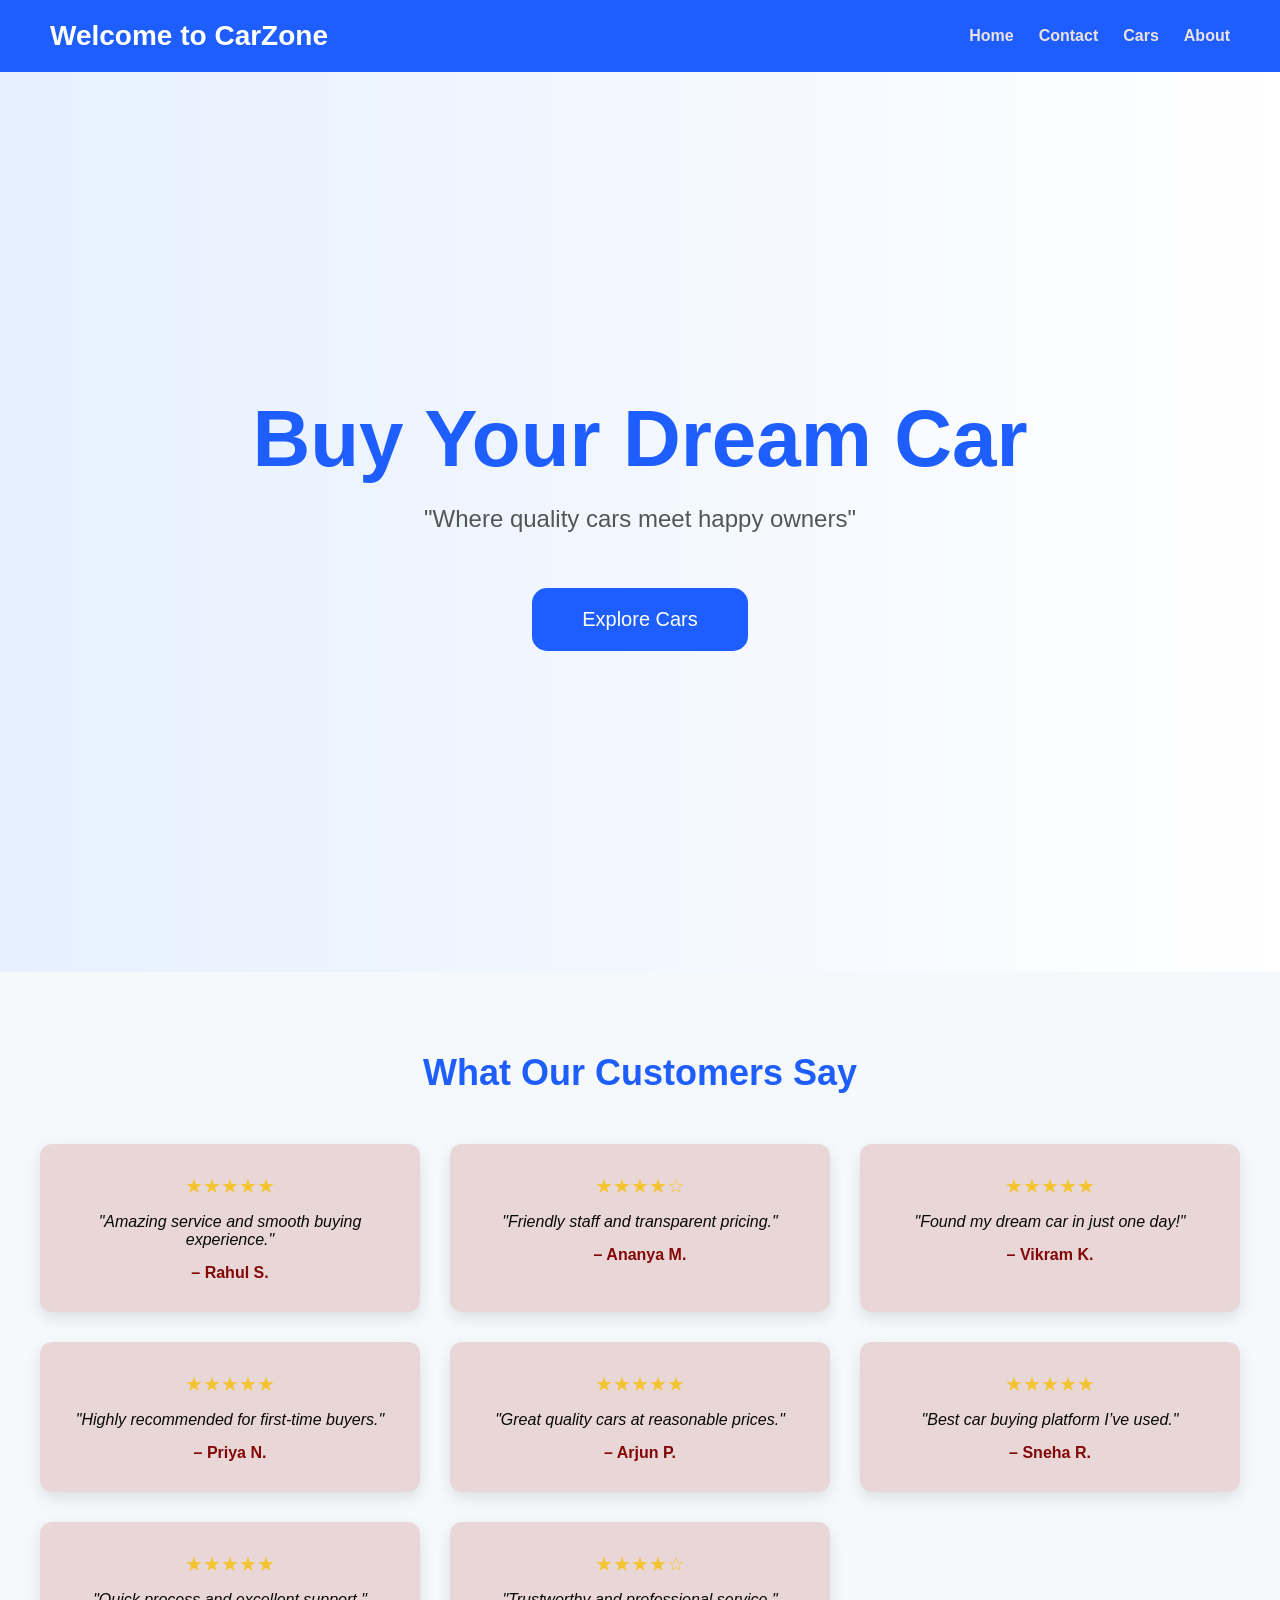
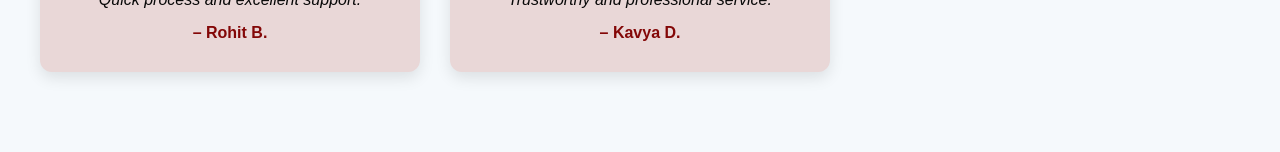
==== index.html @ cd95588e "Car Selling web" ====
<!DOCTYPE html>
<html lang="en">
<head>
    <meta charset="UTF-8">
    <title>CarZone - Home</title>
    <link rel="stylesheet" href="css/style.css">

    <style>
        /* Base */
        body, html {
            margin: 0;
            padding: 0;
            font-family: Arial, sans-serif;
        }

        /* Navbar */
        .navbar {
            display: flex;
            justify-content: space-between;
            align-items: center;
            padding: 20px 50px;
            background-color: #1e5eff;
            color: white;
        }

        .navbar .logo h1 {
            font-size: 28px;
            margin: 0;
        }

        .nav-links {
            list-style: none;
            display: flex;
            gap: 25px;
        }

        .nav-links li a {
            color: rgb(236, 226, 226);
            text-decoration: none;
            font-size: 16px;
            font-weight: bold;
        }

        .nav-links li a:hover {
            color: #ffdd00;
        }

        /* Hero Section */
        .hero {
            background: linear-gradient(to right, #e6f0ff, #ffffff);
            height: 100vh;
            display: flex;
            flex-direction: column;
            justify-content: center;
            align-items: center;
            text-align: center;
        }

        .hero h1 {
            font-size: 80px;
            color: #1e5eff;
            margin: 0;
        }

        .hero p {
            font-size: 24px;
            color: #555;
            margin: 20px 0 40px;
        }

        .hero button {
            padding: 20px 50px;
            font-size: 20px;
            background-color: #1e5eff;
            color: white;
            border: none;
            border-radius: 15px;
            cursor: pointer;
        }

        .hero button:hover {
            background-color: #a90808;
        }

        /* Testimonials Section */
        .testimonials {
            padding: 80px 40px;
            background-color: #f5f9fc;
            text-align: center;
        }

        .testimonials h2 {
            font-size: 36px;
            color: #1e5eff;
            margin-bottom: 50px;
        }

        .testimonial-grid {
            display: grid;
            grid-template-columns: repeat(auto-fit, minmax(280px, 1fr));
            gap: 30px;
            max-width: 1200px;
            margin: auto;
        }

        .testimonial-card {
            background: rgb(233, 215, 215);
            padding: 30px;
            border-radius: 12px;
            box-shadow: 0 6px 15px rgba(0,0,0,0.1);
        }

        .stars {
            color: #f4c430;
            font-size: 20px;
            margin-bottom: 15px;
        }

        .testimonial-card p {
            font-style: italic;
            color: #080808;
        }

        .testimonial-card h4 {
            margin-top: 15px;
            color: #830707;
        }

        /* Responsive */
        @media (max-width: 768px) {
            .hero h1 {
                font-size: 50px;
            }
            .hero p {
                font-size: 18px;
            }
        }
    </style>
</head>

<body>

<!-- Navbar -->
<header class="navbar">
    <div class="logo">
        <h1>Welcome to CarZone</h1>
    </div>
    <ul class="nav-links">
        <li><a href="index.html">Home</a></li>
        <li><a href="contact.html">Contact</a></li>
        <li><a href="cars.html">Cars</a></li>
        <li><a href="about.html">About</a></li>
    </ul>
</header>

<!-- Hero Section -->
<section class="hero">
    <h1>Buy Your Dream Car</h1>
    <p>"Where quality cars meet happy owners"</p>
    <a href="cars.html"><button>Explore Cars</button></a>
</section>

<!-- Testimonials Section -->
<section class="testimonials">
    <h2>What Our Customers Say</h2>

    <div class="testimonial-grid">

        <div class="testimonial-card">
            <div class="stars">&#9733;&#9733;&#9733;&#9733;&#9733;</div>
            <p>"Amazing service and smooth buying experience."</p>
            <h4>– Rahul S.</h4>
        </div>

        <div class="testimonial-card">
            <div class="stars">&#9733;&#9733;&#9733;&#9733;&#9734;</div>
            <p>"Friendly staff and transparent pricing."</p>
            <h4>– Ananya M.</h4>
        </div>

        <div class="testimonial-card">
            <div class="stars">&#9733;&#9733;&#9733;&#9733;&#9733;

            </div>
            <p>"Found my dream car in just one day!"</p>
            <h4>– Vikram K.</h4>
        </div>

        <div class="testimonial-card">
            <div class="stars">&#9733;&#9733;&#9733;&#9733;&#9733;</div>
            <p>"Highly recommended for first-time buyers."</p>
            <h4>– Priya N.</h4>
        </div>

        <div class="testimonial-card">
            <div class="stars">&#9733;&#9733;&#9733;&#9733;&#9733;</div>
            <p>"Great quality cars at reasonable prices."</p>
            <h4>– Arjun P.</h4>
        </div>

        <div class="testimonial-card">
            <div class="stars">&#9733;&#9733;&#9733;&#9733;&#9733;</div>
            <p>"Best car buying platform I’ve used."</p>
            <h4>– Sneha R.</h4>
        </div>

        <div class="testimonial-card">
            <div class="stars">&#9733;&#9733;&#9733;&#9733;&#9733;</div>
            <p>"Quick process and excellent support."</p>
            <h4>– Rohit B.</h4>
        </div>

        <div class="testimonial-card">
            <div class="stars">&#9733;&#9733;&#9733;&#9733;&#9734;</div>
            <p>"Trustworthy and professional service."</p>
            <h4>– Kavya D.</h4>
        </div>

    </div>
</section>

</body>
</html>
---- css/style.css ----
/* =========================
   HOME PAGE
========================= */
body, html {
    margin: 0;
    padding: 0;
    height: 100%;
    font-family: Arial, sans-serif;
}

/* Navbar */
.home-navbar {
    display: flex;
    justify-content: space-between;
    align-items: center;
    padding: 15px 50px;
    background-color: #b6cceb; /* blue */
    position: center;
    width: 100%;
    top: 0;
    z-index: 1000;
}

.home-navbar .logo {
    color: red;
    font-size: 22px;
    font-weight: bold;
}

.home-navbar ul {
    list-style: none;
    display: flex;
    margin: 0;
    padding: 0;
}

.home-navbar ul li {
    margin-right: 15px;
}

.home-navbar ul li a {
    text-decoration: none;
    color: rgb(6, 6, 6);
    font-size: 14px;
    padding: 6px 12px;
    border-radius: 5px;
    transition: background 0.3s;
}

.home-navbar ul li a:hover,
.home-navbar ul li a.active {
    background-color: #161616;
}

/* Hero Section */
.home-hero {
    height: 100vh; /* full screen */
    background-color: #040404; /* blue background */
    display: flex;
    justify-content: center;
    align-items: center;
    text-align: center;
    color: red(177, 91, 91);
    padding-top: 10px; /* for navbar */
}

.home-hero .hero-text h1 {
    font-size: 10px;
    margin-bottom: 20px;
}

.home-hero .hero-text p {
    font-size: 22px;
    margin-bottom: 30px;
}

.home-hero button {
    padding: 30px 30px;
    font-size: 26px;
    background-color: rgb(171, 32, 32);
    color: #f0280e;
    border: 20;
    border-radius: 6px;
    cursor: pointer;
    transition: background 0.3s, color 0.3s;
}

.home-hero button:hover {
    background-color: #d65b09f3;
    color: rgb(235, 16, 16);
}

/* Responsive */
@media (max-width: 768px) {
    .home-hero .hero-text h1 {
        font-size: 22px;
          text-align: center;
    }
    .home-hero .hero-text p {
        font-size: 18px;
          text-align: center;
    }
    .home-navbar ul li a {
        font-size: 22px;
        padding: 5px 10px;
    }
}body {
  background-color: rgb(176, 176, 237);
  margin: 0;
  height: 100vh;
}
.home-text {
    text-align: center;       /* horizontal center */
}
/* Ensure the page takes full screen */
html, body {
    height: 100%;
    margin: 10;
}

/* Center the text container */
.home-text {
    display: flex;             /* makes it flexible */
    flex-direction: column;    /* stack items vertically */
    justify-content: center;   /* vertical center */
    align-items: center;       /* horizontal center */
    min-height: 100vh;         /* full screen height */
    text-align: center;        /* center text */
    background-color: #0d6efd; /* blue background */
    color: white;              /* text color */
    padding: 20px;
}

/* Optional: style the button */
.home-text button {
    padding: 10px 20px;
    margin-top: 15px;
    border: none;
    border-radius: 5px;
    background-color: white;
    color: #0d6efd;
    font-weight: bold;
    cursor: pointer;
}
/* =========================
   CARS PAGE
========================= */
.cars-section {
    padding: 30px;
}

.car-container {
    display: flex;
    flex-direction: column;
    gap: 25px;
}

.car-card {
    display: flex;
    align-items: center;
    gap: 15px;
    border: 1px solid #ddd;
    padding: 15px;
    border-radius: 8px;
    background-color: #fff;
}

.car-card img {
    width: 150px;
    height: 100px;
    object-fit: cover;
    border-radius: 4px;
}

.car-info {
    flex-grow: 1;
    text-align: left;
}

.car-info h3 {
    margin-bottom: 6px;
}

.car-info .price {
    font-size: 14px;
    color: #333;
}
/* Make all images responsive and normal size */
img {
    width: 100%;      /* image fills container width */
    max-width: 600px; /* maximum width of image */
    height: auto;     /* maintain aspect ratio */
    display: block;
    margin: 0 auto;   /* center the image horizontally */
}

/* Hero section background image */
.hero {
    background: url('images/your-car.jpg') no-repeat center center;
    background-size: cover; /* scale to fill section without stretching */
    height: 100vh;          /* full screen height */
    display: flex;
    flex-direction: column;
    justify-content: center;
    align-items: center;
    text-align: center;
}

/* Optional: hero text on top of background image */
.hero h1 {
    font-size: 80px;
    color: #1e5eff;
    font-weight: bold;
}

.hero p {
    font-size: 24px;
    color: #555;
    margin: 20px 0 40px 0;
}

.hero a button {
    padding: 20px 50px;
    font-size: 20px;
    background-color: #1e5eff;
    color: white;
    border: none;
    border-radius: 15px;
    cursor: pointer;
    transition: 0.3s;
}

.hero a button:hover {
    background-color: #ffdd00;
    color: #1e5eff;
}
/* =========================
   VIEW DETAILS BUTTON
========================= */
.view-btn {
    padding: 8px 16px;
    background-color: #0d6efd;
    color: white;
    text-decoration: none;
    border-radius: 5px;
    font-size: 14px;
}

.view-btn:hover {
    background-color: #084298;
}
/* RESET */
* {
    margin: 0;
    padding: 0;
    box-sizing: border-box;
    font-family: Arial, sans-serif;
}

/* NAVBAR */
.navbar {
    display: flex;
    justify-content: space-between;
    align-items: center;
    padding: 15px 50px;
    background-color: #111;
}

.logo {
    color: white;
    font-size: 22px;
    font-weight: bold;
}

.nav-links {
    list-style: none;
    display: flex;
    gap: 25px;
}

.nav-links a {
    color: white;
    text-decoration: none;
    font-size: 15px;
}

.nav-links a:hover {
    text-decoration: underline;
}


/* =========================
   ABOUT PAGE STYLING - FIXED
========================= */
 
/* ABOUT SECTION */
.about-section {
    min-height: 100vh; /* full screen height */
    padding: 80px 20px;
    background: linear-gradient(to right, #e6f0ff, #ffffff);
    display: flex;
    justify-content: center;
    align-items: center;
}

/* MAIN CONTAINER */
.about-container {
    max-width: 1200px;
    width: 100%;              /* ✅ FIXED (was 550%) */
    background: rgba(208, 204, 204, 0.95);
    padding: 60px 40px;
    border-radius: 20px;
}

/* TITLE */
.about-container h1 {
    text-align: center;
    font-size: 40px;
    margin-bottom: 20px;
    color: #222;
}

/* INTRO TEXT */
.about-intro {
    text-align: center;
    font-size: 18px;
    margin: 0 auto 50px;
    color: #242323;
    line-height: 1.6;
    max-width: 800px;
}

/* CONTENT GRID */
.about-content {
    display: grid;
    grid-template-columns: repeat(3, 1fr);
    gap: 30px;
}

/* BOXES */
.about-box {
    background-color: #1b1a1a;
    padding: 25px 20px;
    border-radius: 15px;
    box-shadow: 0 10px 30px rgba(230, 94, 94, 0.08);
    transition: transform 0.3s ease, box-shadow 0.3s ease;
}

.about-box:hover {
    transform: translateY(-5px);
    box-shadow: 0 15px 35px rgba(220, 118, 118, 0.15);
}

.about-box h2 {
    margin-bottom: 12px;
    font-size: 20px;
    color: #f4eeeb;
}

.about-box p {
    font-size: 15px;
    color: #f9f7f7;
    line-height: 1.7;
}

/* RESPONSIVE DESIGN */
@media (max-width: 1024px) {
    .about-content {
        grid-template-columns: repeat(2, 1fr);
    }
}

@media (max-width: 600px) {
    .about-content {
        grid-template-columns: 1fr;
    }

    .about-container {
        padding: 40px 20px;
    }
}
body {
  margin: 0;
  font-family: Arial, sans-serif;
}

.page-bg {
  min-height: 10vh;
  background-color: #0d6efd; /* blue background */
  display: flex;
  justify-content: center;
  align-items: center;
}

/* RECTANGLE BOX */
.contact-rectangle {
  background-color: white;
  width: 580px;          /* rectangle width */
  padding: 25px;
  border-radius: 8px;
  box-shadow: 0 0 15px rgba(0,0,0,0.2);
}

/* HEADINGS */
.contact-rectangle h1 {
  text-align: center;
  margin-bottom: 20px;
}

/* FORM */
label {
  font-weight: bold;
  display: block;
  margin-top: 12px;
}

input, textarea {
  width: 100%;
  padding: 8px;
  margin-top: 5px;
  border: 1px solid #ccc;
  border-radius: 4px;
}

textarea {
  height: 80px;
  resize: none;
}

/* BUTTON */
button {
  width: 100%;
  margin-top: 15px;
  padding: 10px;
  background-color: #2e2f30;
  color: white;
  border: none;
  border-radius: 5px;
  font-size: 16px;
  cursor: pointer;
}

button:hover {
  background-color: #084298;
}

/* SUCCESS MESSAGE */
#successMessage {
  display: none;
  color: rgb(135, 7, 7);
  font-weight: bold;
  text-align: center;
  margin-top: 10px;
}

/* LOCATION & SOCIAL */
.location {
  margin-top: 20px;
  text-align: center;
}

.social {
  text-align: center;
  margin-top: 10px;
}

.social a {
  margin: 0 8px;
  text-decoration: none;
  color: #191a19;
  font-weight: bold;
}
/* =========================
   CAR DETAILS PAGE
========================= */
.car-details-section {
    padding: 40px;
    display: flex;
    justify-content: center;
}

.car-details-card {
    background-color: #fff;
    width: 800px;
    padding: 30px;
    border-radius: 12px;
    box-shadow: 0 6px 20px rgba(0,0,0,0.15);
    text-align: center;
    display: flex;
    flex-direction: column;
    align-items: center;
}

/* Car Image */
.car-details-card img {
    width: 100%;
    max-width: 500px;
    height: auto;
    border-radius: 10px;
    margin-bottom: 20px;
}

/* Car Name */
.car-details-card h2 {
    font-size: 28px;
    color: #222;
    margin-bottom: 15px;
}

/* Price */
.car-details-card .price {
    font-size: 20px;
    color: #1c1b1b;
    margin-bottom: 25px;
    font-weight: bold;
}

/* Features */
.car-details-card .features {
    display: grid;
    grid-template-columns: repeat(auto-fit, minmax(180px, 1fr));
    gap: 15px;
    width: 100%;
    max-width: 700px;
    margin: 0 auto;
}

.car-details-card .features li {
    list-style: disc inside;
    font-size: 16px;
    text-align: left;
}
.car-details-card .features li {
    list-style: disc inside;
    font-size: 16px;
    text-align: left;
    font-family: 'Arial', sans-serif; /* font style added */
    font-weight: 500;                 /* medium weight */
    font-style: normal;               /* normal style */
    color: #1a1a1a;                   /* text color */
}
.book-now-nav {
    background-color: #0d6efd;
    color: white !important;
    padding: 8px 16px;
    border-radius: 6px;
    font-weight: bold;
}

.book-now-nav:hover {
    background-color: #084298;
}
.testimonials {
  padding: 50px 20px;
  background: #f5f9fc;
  text-align: center;
}

.testimonials h2 {
  color: #1e73be;
  margin-bottom: 30px;
}

.testimonial-slider {
  max-width: 500px;
  margin: auto;
  overflow: hidden;
  position: relative;
}

.testimonial-card {
  display: block ;
  background: rgb(230, 125, 125);
  padding: 25px;
  border-radius: 10px;
  box-shadow: 0 4px 10px rgba(0,0,0,0.1);
}

.stars {
  color: #f4c430;
  font-size: 20px;
  margin-bottom: 10px;
}

.testimonial-card p {
  font-style: italic;
  color: #555;
}

.testimonial-card h4 {
  margin-top: 15px;
  color: #333;
}
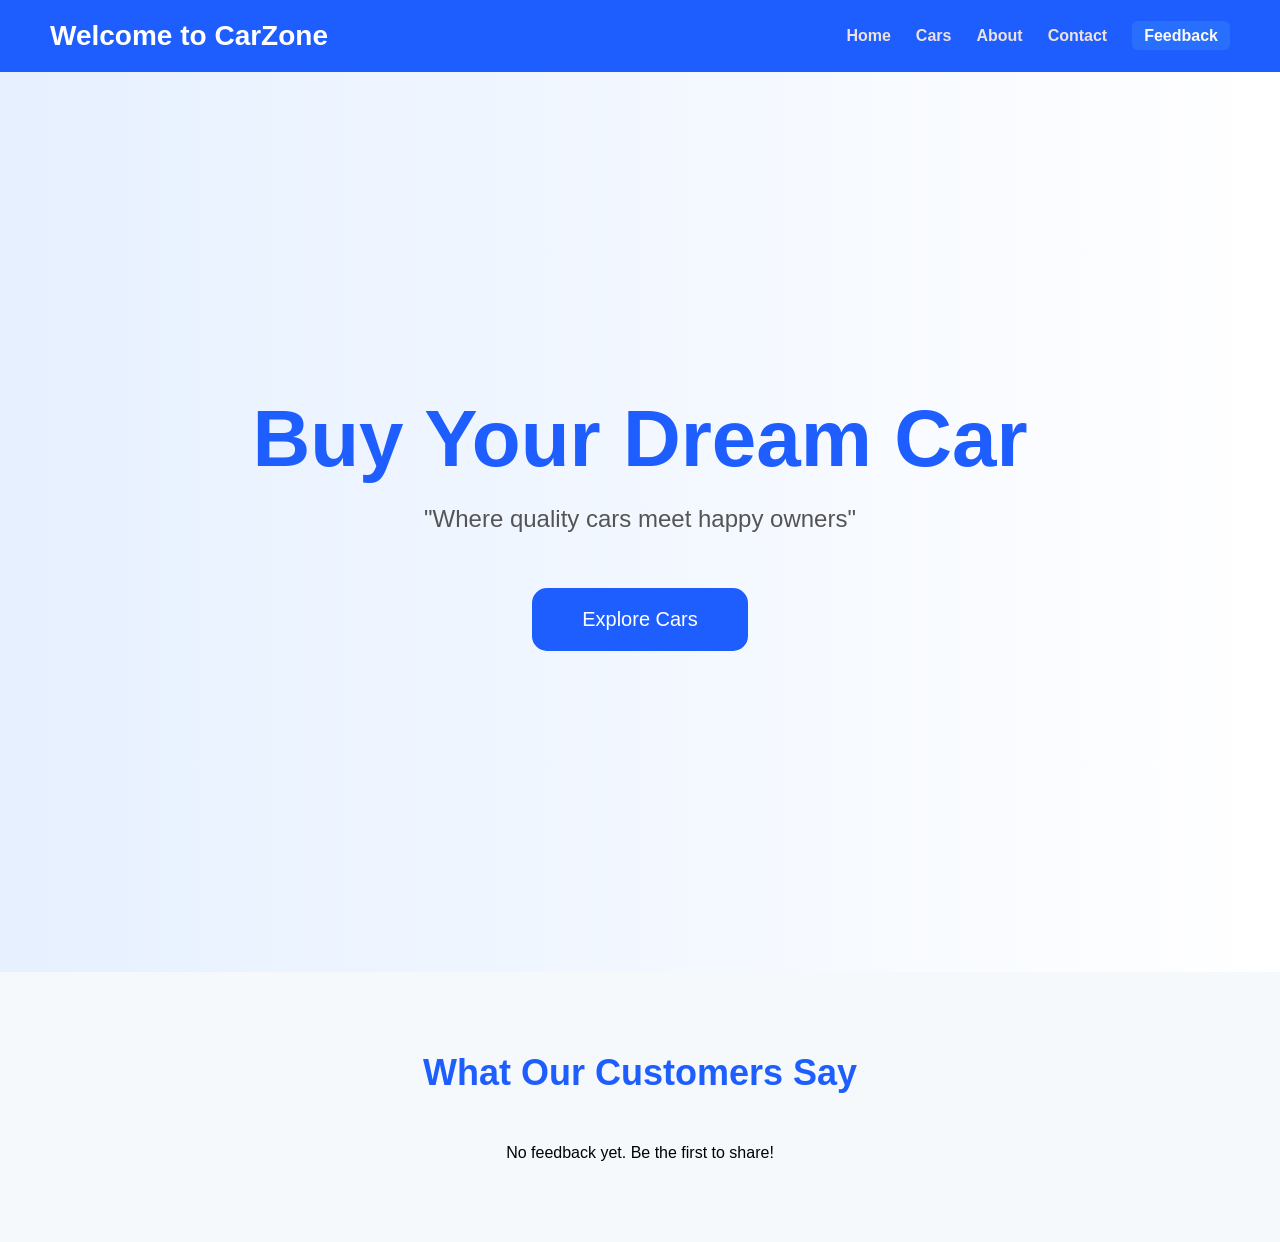
==== commit a1bfb382: "comm" ====
--- a/index.html
+++ b/index.html
@@ -32,6 +32,7 @@
             list-style: none;
             display: flex;
             gap: 25px;
+            align-items: center;
         }
 
         .nav-links li a {
@@ -43,6 +44,18 @@
 
         .nav-links li a:hover {
             color: #ffdd00;
+        }
+
+        /* Feedback button in navbar */
+        .feedback-nav {
+            background-color: #286ffd;
+            color: #fafbfb !important;
+            padding: 6px 12px;
+            border-radius: 6px;
+        }
+
+        .feedback-nav:hover {
+            background-color: rgb(57, 28, 188);
         }
 
         /* Hero Section */
@@ -111,7 +124,7 @@
         }
 
         .stars {
-            color: #f4c430;
+            color: #f6f6ee;
             font-size: 20px;
             margin-bottom: 15px;
         }
@@ -147,9 +160,12 @@
     </div>
     <ul class="nav-links">
         <li><a href="index.html">Home</a></li>
-        <li><a href="contact.html">Contact</a></li>
         <li><a href="cars.html">Cars</a></li>
         <li><a href="about.html">About</a></li>
+        <li><a href="contact.html">Contact</a></li>
+
+        <!-- ✅ FEEDBACK BUTTON ADDED -->
+        <li><a href="feedback.html" class="feedback-nav">Feedback</a></li>
     </ul>
 </header>
 
@@ -164,60 +180,33 @@
 <section class="testimonials">
     <h2>What Our Customers Say</h2>
 
-    <div class="testimonial-grid">
-
+    <!-- EXISTING + NEW FEEDBACK WILL LOAD HERE -->
+    <div class="testimonial-grid" id="testimonials">
+
+        <!-- Existing testimonials (kept as default) -->
         <div class="testimonial-card">
-            <div class="stars">&#9733;&#9733;&#9733;&#9733;&#9733;</div>
+            <div class="stars">★★★★★</div>
             <p>"Amazing service and smooth buying experience."</p>
             <h4>– Rahul S.</h4>
         </div>
 
         <div class="testimonial-card">
-            <div class="stars">&#9733;&#9733;&#9733;&#9733;&#9734;</div>
+            <div class="stars">★★★★☆</div>
             <p>"Friendly staff and transparent pricing."</p>
             <h4>– Ananya M.</h4>
         </div>
 
         <div class="testimonial-card">
-            <div class="stars">&#9733;&#9733;&#9733;&#9733;&#9733;
-
-            </div>
+            <div class="stars">★★★★★</div>
             <p>"Found my dream car in just one day!"</p>
             <h4>– Vikram K.</h4>
         </div>
 
-        <div class="testimonial-card">
-            <div class="stars">&#9733;&#9733;&#9733;&#9733;&#9733;</div>
-            <p>"Highly recommended for first-time buyers."</p>
-            <h4>– Priya N.</h4>
-        </div>
-
-        <div class="testimonial-card">
-            <div class="stars">&#9733;&#9733;&#9733;&#9733;&#9733;</div>
-            <p>"Great quality cars at reasonable prices."</p>
-            <h4>– Arjun P.</h4>
-        </div>
-
-        <div class="testimonial-card">
-            <div class="stars">&#9733;&#9733;&#9733;&#9733;&#9733;</div>
-            <p>"Best car buying platform I’ve used."</p>
-            <h4>– Sneha R.</h4>
-        </div>
-
-        <div class="testimonial-card">
-            <div class="stars">&#9733;&#9733;&#9733;&#9733;&#9733;</div>
-            <p>"Quick process and excellent support."</p>
-            <h4>– Rohit B.</h4>
-        </div>
-
-        <div class="testimonial-card">
-            <div class="stars">&#9733;&#9733;&#9733;&#9733;&#9734;</div>
-            <p>"Trustworthy and professional service."</p>
-            <h4>– Kavya D.</h4>
-        </div>
-
     </div>
 </section>
 
+<!-- JavaScript -->
+<script src="js/script.js"></script>
+
 </body>
 </html>
--- a/css/style.css
+++ b/css/style.css
@@ -573,11 +573,11 @@
   background: rgb(230, 125, 125);
   padding: 25px;
   border-radius: 10px;
-  box-shadow: 0 4px 10px rgba(0,0,0,0.1);
+  box-shadow: 0 4px 10px rgba(27, 27, 27, 0.1);
 }
 
 .stars {
-  color: #f4c430;
+  color: #0b0b0b;
   font-size: 20px;
   margin-bottom: 10px;
 }
@@ -590,4 +590,87 @@
 .testimonial-card h4 {
   margin-top: 15px;
   color: #333;
+}
+body {
+    font-family: Arial, sans-serif;
+    background: #f5f5f5;
+}
+
+.heading {
+    text-align: center;
+    margin-top: 30px;
+}
+
+.feedback-form {
+    width: 350px;
+    margin: 30px auto;
+    background: white;
+    padding: 20px;
+    border-radius: 8px;
+}
+
+.feedback-form input,
+.feedback-form textarea {
+    width: 100%;
+    margin-bottom: 10px;
+    padding: 8px;
+}
+
+.feedback-form button {
+    width: 100%;
+    padding: 10px;
+    background: #ff6600;
+    color: white;
+    border: none;
+    cursor: pointer;
+}
+
+.stars span {
+    font-size: 25px;
+    cursor: pointer;
+
+    color: rgb(163, 144, 144);
+}
+
+.testimonial-container {
+    display: flex;
+    flex-wrap: wrap;
+    justify-content: center;
+}
+
+.testimonial-card {
+    background: white;
+    width: 250px;
+    margin: 10px;
+    padding: 15px;
+    border-radius: 8px;
+}
+
+.rating {
+    color: rgb(228, 228, 37);
+}
+.testimonial-card {
+    position: relative; /* for delete button */
+    background: rgb(167, 65, 65);
+    width: 250px;
+    margin: 10px;
+    padding: 15px;
+    border-radius: 8px;
+    box-shadow: 0 4px 10px rgba(0,0,0,0.1);
+}
+
+/* Delete button */
+.testimonial-card .delete-btn {
+    position: absolute;
+    top: 8px;
+    right: 10px;
+    cursor: pointer;
+    color: #ff4d4d;
+    font-size: 18px;
+    font-weight: bold;
+    transition: color 0.3s;
+}
+
+.testimonial-card .delete-btn:hover {
+    color: #ff0000;
 }
